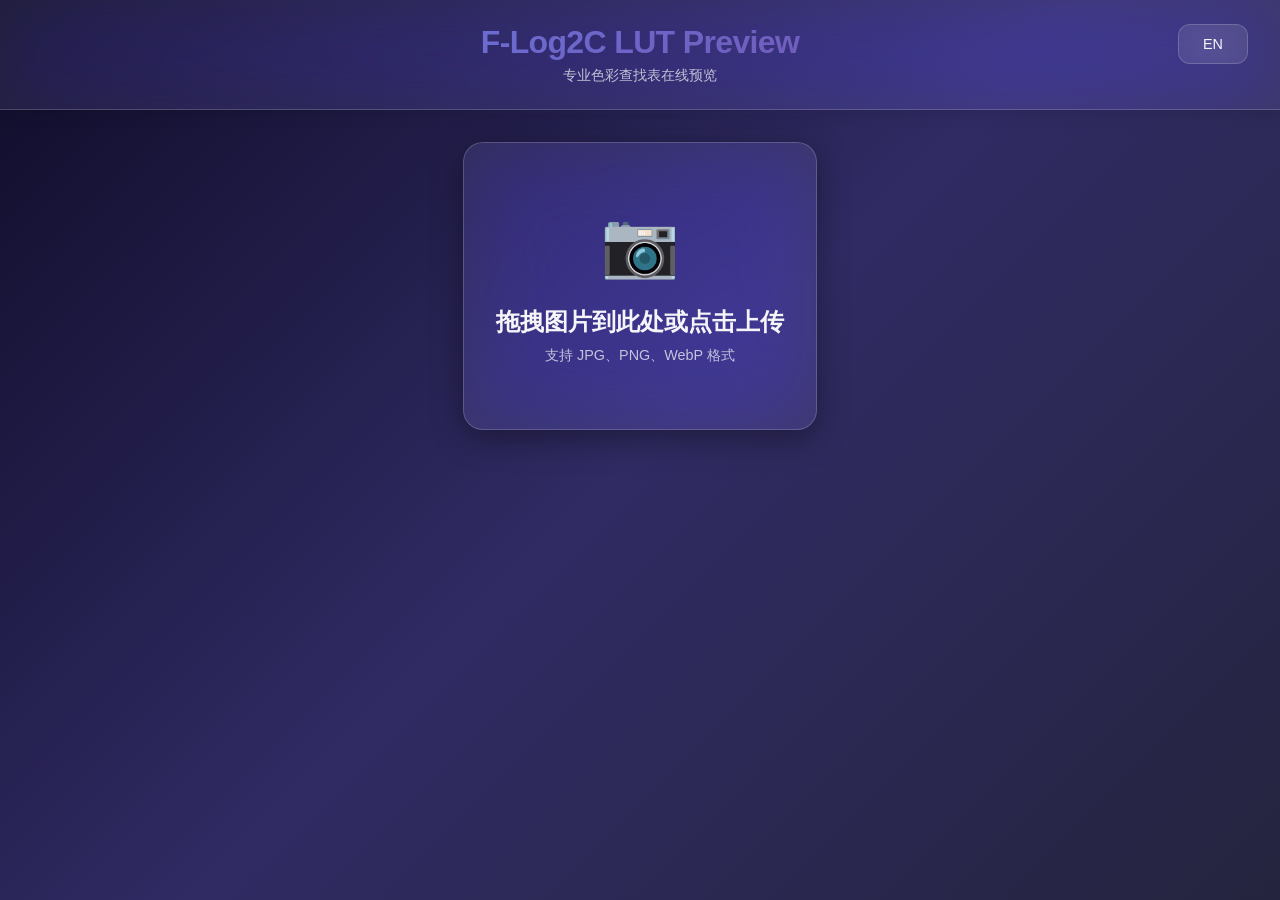
==== index.html @ 799911c7 "First publish" ====
<!DOCTYPE html>
<html lang="zh">
<head>
    <meta charset="UTF-8">
    <meta name="viewport" content="width=device-width, initial-scale=1.0, maximum-scale=1.0, user-scalable=no">
    <title data-i18n="title">F-Log2C LUT Preview</title>
    <link rel="stylesheet" href="css/style.css">
</head>
<body>
    <div class="app-container">
        <header class="glass-header">
            <div class="header-content">
                <h1 class="logo-title" data-i18n="title">F-Log2C LUT Preview</h1>
                <p class="subtitle" data-i18n="subtitle">专业色彩查找表在线预览</p>
            </div>
            <button id="lang-toggle" class="glass-button lang-toggle">EN</button>
        </header>

        <div id="upload-area" class="upload-area glass-panel">
            <div class="upload-content">
                <div class="upload-icon">📷</div>
                <h2 data-i18n="dragDrop">拖拽图片到此处或点击上传</h2>
                <p data-i18n="supportedFormats">支持 JPG、PNG、WebP 格式</p>
            </div>
            <input type="file" id="upload-input" accept="image/*" hidden>
        </div>

        <div id="workspace" class="workspace" style="display: none;">
            <div class="preview-section">
                <div class="canvas-container glass-panel">
                    <canvas id="preview-canvas"></canvas>
                    <div id="glass-overlay" class="glass-overlay"></div>
                </div>
            </div>

            <aside class="control-panel glass-panel">
                <div class="control-group">
                    <label class="control-label" data-i18n="selectLUT">选择胶片风格</label>
                    <div class="lut-dropdown glass-dropdown" id="lut-dropdown">
                        <span id="current-lut-name" data-i18n="noLutSelected">请选择风格</span>
                        <svg class="dropdown-icon" width="12" height="12" viewBox="0 0 12 12">
                            <path d="M2 4l4 4 4-4" stroke="currentColor" stroke-width="1.5" fill="none"/>
                        </svg>
                    </div>
                    <div id="lut-menu" class="lut-menu glass-menu" style="display: none;"></div>
                </div>

                <div class="lut-swiper-wrapper">
                    <div id="lut-swiper" class="lut-swiper"></div>
                </div>

                <div class="control-group">
                    <label class="control-label" data-i18n="adjustments">调整参数</label>
                    
                    <div class="slider-group">
                        <div class="slider-header">
                            <span data-i18n="intensity">LUT 强度</span>
                            <span class="slider-value"><span id="intensity-value">100</span>%</span>
                        </div>
                        <input type="range" id="intensity-slider" class="glass-slider" min="0" max="1" step="0.01" value="1">
                    </div>

                    <div class="slider-group">
                        <div class="slider-header">
                            <span data-i18n="contrast">对比度</span>
                            <span class="slider-value"><span id="contrast-value">100</span>%</span>
                        </div>
                        <input type="range" id="contrast-slider" class="glass-slider" min="0.5" max="1.5" step="0.01" value="1">
                    </div>

                    <div class="slider-group">
                        <div class="slider-header">
                            <span data-i18n="saturation">饱和度</span>
                            <span class="slider-value"><span id="saturation-value">100</span>%</span>
                        </div>
                        <input type="range" id="saturation-slider" class="glass-slider" min="0" max="2" step="0.01" value="1">
                    </div>
                </div>

                <div class="control-group button-group">
                    <button id="reset-btn" class="glass-button btn-secondary" data-i18n="reset">重置</button>
                    <button id="download-btn" class="glass-button btn-primary" data-i18n="download">下载图片</button>
                </div>
            </aside>
        </div>
    </div>

    <div id="loading" class="loading" style="display: none;">
        <div class="glass-spinner"></div>
        <p class="loading-text" data-i18n="processing">处理中...</p>
    </div>

    <script src="js/lut-engine.js"></script>
    <script src="js/i18n.js"></script>
    <script src="js/main.js"></script>
</body>
</html>
---- css/style.css ----
:root {
    --glass-bg: rgba(255, 255, 255, 0.08);
    --glass-border: rgba(255, 255, 255, 0.18);
    --glass-shadow: 0 8px 32px rgba(0, 0, 0, 0.37);
    --primary-gradient: linear-gradient(135deg, #667eea 0%, #764ba2 100%);
    --text-primary: rgba(255, 255, 255, 0.95);
    --text-secondary: rgba(255, 255, 255, 0.7);
    --accent-blue: #5E9EFF;
    --transition-smooth: all 0.4s cubic-bezier(0.4, 0, 0.2, 1);
}

* {
    margin: 0;
    padding: 0;
    box-sizing: border-box;
}

body {
    font-family: -apple-system, BlinkMacSystemFont, 'SF Pro Display', 'PingFang SC', 'Hiragino Sans GB', sans-serif;
    background: linear-gradient(135deg, #0F0C29 0%, #302b63 50%, #24243e 100%);
    color: var(--text-primary);
    min-height: 100vh;
    overflow-x: hidden;
    -webkit-font-smoothing: antialiased;
}

.app-container {
    min-height: 100vh;
    display: flex;
    flex-direction: column;
}

.glass-header {
    position: sticky;
    top: 0;
    z-index: 100;
    padding: 1.5rem 2rem;
    background: var(--glass-bg);
    backdrop-filter: blur(40px) saturate(180%);
    -webkit-backdrop-filter: blur(40px) saturate(180%);
    border-bottom: 1px solid var(--glass-border);
    box-shadow: 0 4px 16px rgba(0, 0, 0, 0.1);
}

.header-content {
    text-align: center;
}

.logo-title {
    font-size: 2rem;
    font-weight: 600;
    background: var(--primary-gradient);
    -webkit-background-clip: text;
    -webkit-text-fill-color: transparent;
    background-clip: text;
    letter-spacing: -0.02em;
    margin-bottom: 0.3rem;
}

.subtitle {
    font-size: 0.9rem;
    color: var(--text-secondary);
    font-weight: 400;
}

.lang-toggle {
    position: absolute;
    top: 1.5rem;
    right: 2rem;
}

.glass-panel {
    background: var(--glass-bg);
    backdrop-filter: blur(40px) saturate(180%);
    -webkit-backdrop-filter: blur(40px) saturate(180%);
    border: 1px solid var(--glass-border);
    border-radius: 20px;
    box-shadow: var(--glass-shadow);
}

.glass-button {
    padding: 0.7rem 1.5rem;
    background: var(--glass-bg);
    backdrop-filter: blur(20px);
    border: 1px solid var(--glass-border);
    border-radius: 12px;
    color: var(--text-primary);
    font-size: 0.9rem;
    font-weight: 500;
    cursor: pointer;
    transition: var(--transition-smooth);
    outline: none;
}

.glass-button:hover {
    background: rgba(255, 255, 255, 0.15);
    border-color: rgba(255, 255, 255, 0.3);
    transform: translateY(-2px);
    box-shadow: 0 8px 20px rgba(0, 0, 0, 0.3);
}

.glass-button:active {
    transform: translateY(0);
}

.upload-area {
    margin: 2rem auto;
    max-width: 700px;
    padding: 4rem 2rem;
    text-align: center;
    cursor: pointer;
    transition: var(--transition-smooth);
}

.upload-area:hover {
    background: rgba(255, 255, 255, 0.12);
    transform: scale(1.02);
}

.upload-icon {
    font-size: 4rem;
    margin-bottom: 1.5rem;
    animation: float 3s ease-in-out infinite;
}

@keyframes float {
    0%, 100% { transform: translateY(0); }
    50% { transform: translateY(-10px); }
}

.upload-area h2 {
    font-size: 1.5rem;
    font-weight: 600;
    margin-bottom: 0.5rem;
}

.upload-area p {
    color: var(--text-secondary);
    font-size: 0.9rem;
}

.workspace {
    display: grid;
    grid-template-columns: 1fr 380px;
    gap: 1.5rem;
    padding: 1.5rem;
    flex: 1;
}

.preview-section {
    display: flex;
    align-items: center;
    justify-content: center;
}

.canvas-container {
    position: relative;
    padding: 1.5rem;
    width: 100%;
    max-width: 100%;
    overflow: hidden;
}

#preview-canvas {
    display: block;
    max-width: 100%;
    height: auto;
    border-radius: 12px;
    box-shadow: 0 8px 32px rgba(0, 0, 0, 0.3);
}

.glass-overlay {
    position: absolute;
    top: 0;
    left: 0;
    right: 0;
    bottom: 0;
    background: linear-gradient(135deg, rgba(255, 255, 255, 0.1) 0%, rgba(255, 255, 255, 0.05) 100%);
    backdrop-filter: blur(0px);
    border-radius: 20px;
    opacity: 0;
    pointer-events: none;
    transition: opacity 0.6s cubic-bezier(0.4, 0, 0.2, 1), backdrop-filter 0.6s cubic-bezier(0.4, 0, 0.2, 1);
}

.glass-overlay.active {
    opacity: 1;
    backdrop-filter: blur(20px);
}

.control-panel {
    padding: 1.5rem;
    display: flex;
    flex-direction: column;
    gap: 1.5rem;
    max-height: calc(100vh - 120px);
    overflow-y: auto;
    position: sticky;
    top: 100px;
}

.control-panel::-webkit-scrollbar {
    width: 6px;
}

.control-panel::-webkit-scrollbar-track {
    background: rgba(255, 255, 255, 0.05);
    border-radius: 10px;
}

.control-panel::-webkit-scrollbar-thumb {
    background: rgba(255, 255, 255, 0.2);
    border-radius: 10px;
}

.control-group {
    display: flex;
    flex-direction: column;
    gap: 0.8rem;
}

.control-label {
    font-size: 0.85rem;
    font-weight: 600;
    color: var(--text-secondary);
    text-transform: uppercase;
    letter-spacing: 0.05em;
}

.glass-dropdown {
    position: relative;
    display: flex;
    align-items: center;
    justify-content: space-between;
    padding: 1rem 1.2rem;
    background: var(--glass-bg);
    backdrop-filter: blur(20px);
    border: 1px solid var(--glass-border);
    border-radius: 12px;
    cursor: pointer;
    transition: var(--transition-smooth);
}

.glass-dropdown:hover {
    background: rgba(255, 255, 255, 0.12);
}

.dropdown-icon {
    transition: transform 0.3s ease;
}

.glass-dropdown.open .dropdown-icon {
    transform: rotate(180deg);
}

.glass-menu {
    position: absolute;
    top: calc(100% + 0.5rem);
    left: 0;
    right: 0;
    max-height: 300px;
    overflow-y: auto;
    padding: 0.5rem;
    z-index: 50;
    animation: slideDown 0.3s cubic-bezier(0.4, 0, 0.2, 1);
}

@keyframes slideDown {
    from {
        opacity: 0;
        transform: translateY(-10px);
    }
    to {
        opacity: 1;
        transform: translateY(0);
    }
}

.lut-menu-item {
    padding: 0.9rem 1rem;
    margin-bottom: 0.3rem;
    background: rgba(255, 255, 255, 0.05);
    border: 1px solid transparent;
    border-radius: 10px;
    cursor: pointer;
    transition: var(--transition-smooth);
}

.lut-menu-item:hover {
    background: rgba(255, 255, 255, 0.12);
    border-color: rgba(255, 255, 255, 0.2);
}

.lut-menu-item.active {
    background: var(--primary-gradient);
    border-color: transparent;
}

.lut-menu-item-name {
    font-size: 0.95rem;
    font-weight: 600;
    margin-bottom: 0.2rem;
}

.lut-menu-item-desc {
    font-size: 0.8rem;
    color: var(--text-secondary);
}

.lut-swiper-wrapper {
    overflow: hidden;
}

.lut-swiper {
    display: flex;
    gap: 0.8rem;
    overflow-x: auto;
    overflow-y: hidden;
    scroll-snap-type: x mandatory;
    scrollbar-width: none;
    -ms-overflow-style: none;
    padding: 0.5rem 0;
}

.lut-swiper::-webkit-scrollbar {
    display: none;
}

.lut-swipe-card {
    flex: 0 0 140px;
    scroll-snap-align: start;
    padding: 1rem;
    background: rgba(255, 255, 255, 0.05);
    backdrop-filter: blur(10px);
    border: 1px solid transparent;
    border-radius: 12px;
    cursor: pointer;
    transition: var(--transition-smooth);
    text-align: center;
}

.lut-swipe-card:hover {
    background: rgba(255, 255, 255, 0.1);
    transform: translateY(-4px);
    box-shadow: 0 8px 20px rgba(0, 0, 0, 0.3);
}

.lut-swipe-card.active {
    background: var(--primary-gradient);
    border-color: transparent;
}

.lut-swipe-card-name {
    font-size: 0.9rem;
    font-weight: 600;
    margin-bottom: 0.3rem;
}

.lut-swipe-card-desc {
    font-size: 0.75rem;
    color: var(--text-secondary);
    line-height: 1.3;
}

.slider-group {
    margin-bottom: 1.2rem;
}

.slider-header {
    display: flex;
    justify-content: space-between;
    align-items: center;
    margin-bottom: 0.6rem;
    font-size: 0.9rem;
}

.slider-value {
    font-weight: 600;
    color: var(--accent-blue);
}

.glass-slider {
    width: 100%;
    height: 4px;
    background: rgba(255, 255, 255, 0.1);
    border-radius: 10px;
    outline: none;
    -webkit-appearance: none;
    cursor: pointer;
}

.glass-slider::-webkit-slider-thumb {
    -webkit-appearance: none;
    appearance: none;
    width: 18px;
    height: 18px;
    background: var(--primary-gradient);
    border-radius: 50%;
    cursor: pointer;
    box-shadow: 0 2px 8px rgba(0, 0, 0, 0.3);
    transition: var(--transition-smooth);
}

.glass-slider::-webkit-slider-thumb:hover {
    transform: scale(1.2);
    box-shadow: 0 4px 12px rgba(102, 126, 234, 0.6);
}

.glass-slider::-moz-range-thumb {
    width: 18px;
    height: 18px;
    background: var(--primary-gradient);
    border-radius: 50%;
    cursor: pointer;
    border: none;
    box-shadow: 0 2px 8px rgba(0, 0, 0, 0.3);
    transition: var(--transition-smooth);
}

.glass-slider::-moz-range-thumb:hover {
    transform: scale(1.2);
    box-shadow: 0 4px 12px rgba(102, 126, 234, 0.6);
}

.button-group {
    display: flex;
    gap: 0.8rem;
}

.btn-primary {
    flex: 1;
    background: var(--primary-gradient);
    border: none;
    box-shadow: 0 4px 16px rgba(102, 126, 234, 0.4);
}

.btn-primary:hover {
    box-shadow: 0 6px 24px rgba(102, 126, 234, 0.6);
}

.btn-secondary {
    flex: 1;
}

.loading {
    position: fixed;
    top: 0;
    left: 0;
    right: 0;
    bottom: 0;
    background: rgba(15, 12, 41, 0.95);
    backdrop-filter: blur(20px);
    display: flex;
    flex-direction: column;
    justify-content: center;
    align-items: center;
    z-index: 9999;
}

.glass-spinner {
    width: 50px;
    height: 50px;
    border: 3px solid rgba(255, 255, 255, 0.1);
    border-top: 3px solid var(--accent-blue);
    border-radius: 50%;
    animation: spin 1s linear infinite;
}

@keyframes spin {
    0% { transform: rotate(0deg); }
    100% { transform: rotate(360deg); }
}

.loading-text {
    margin-top: 1.5rem;
    font-size: 1rem;
    color: var(--text-secondary);
}

@media (max-width: 1024px) {
    .workspace {
        grid-template-columns: 1fr;
        grid-template-rows: auto 1fr;
    }
    
    .control-panel {
        position: static;
        max-height: none;
        order: -1;
    }
}

@media (max-width: 768px) {
    .logo-title {
        font-size: 1.5rem;
    }
    
    .workspace {
        padding: 1rem;
        gap: 1rem;
    }
    
    .control-panel {
        padding: 1rem;
    }
    
    .lang-toggle {
        top: 1rem;
        right: 1rem;
        padding: 0.5rem 1rem;
        font-size: 0.85rem;
    }
}
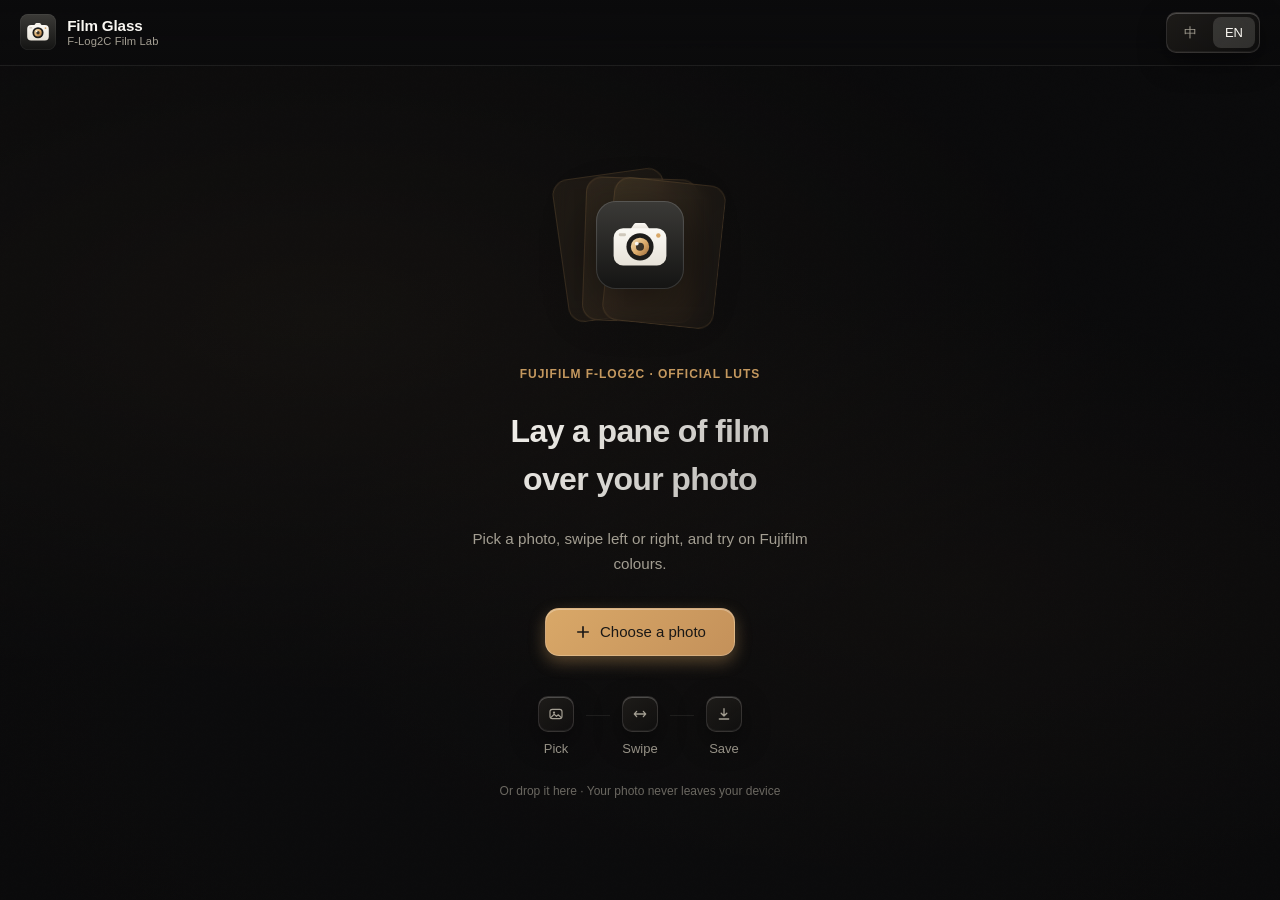
==== commit 0dad0d45: "Complete Apple liquid-glass redesign with swipe film pane & secondary style menu" ====
--- a/index.html
+++ b/index.html
@@ -1,97 +1,240 @@
 <!DOCTYPE html>
-<html lang="zh">
+<html lang="zh-CN">
 <head>
     <meta charset="UTF-8">
-    <meta name="viewport" content="width=device-width, initial-scale=1.0, maximum-scale=1.0, user-scalable=no">
-    <title data-i18n="title">F-Log2C LUT Preview</title>
+    <meta name="viewport" content="width=device-width, initial-scale=1, viewport-fit=cover">
+    <meta name="theme-color" content="#0b0b0c">
+    <meta name="apple-mobile-web-app-capable" content="yes">
+    <meta name="apple-mobile-web-app-status-bar-style" content="black-translucent">
+    <title>Film Glass · F-Log2C</title>
+    <link rel="icon" href="assets/app-icon.svg" type="image/svg+xml">
+    <link rel="apple-touch-icon" href="assets/app-icon.svg">
     <link rel="stylesheet" href="css/style.css">
 </head>
-<body>
-    <div class="app-container">
-        <header class="glass-header">
-            <div class="header-content">
-                <h1 class="logo-title" data-i18n="title">F-Log2C LUT Preview</h1>
-                <p class="subtitle" data-i18n="subtitle">专业色彩查找表在线预览</p>
-            </div>
-            <button id="lang-toggle" class="glass-button lang-toggle">EN</button>
-        </header>
-
-        <div id="upload-area" class="upload-area glass-panel">
-            <div class="upload-content">
-                <div class="upload-icon">📷</div>
-                <h2 data-i18n="dragDrop">拖拽图片到此处或点击上传</h2>
-                <p data-i18n="supportedFormats">支持 JPG、PNG、WebP 格式</p>
-            </div>
-            <input type="file" id="upload-input" accept="image/*" hidden>
+<body class="is-empty">
+    <svg width="0" height="0" style="position:absolute" aria-hidden="true">
+        <defs>
+            <linearGradient id="tile-grad" x1="0" y1="0" x2="0" y2="1">
+                <stop offset="0" stop-color="#3b3a37"/>
+                <stop offset="1" stop-color="#141413"/>
+            </linearGradient>
+            <linearGradient id="lens-grad" x1="0" y1="0" x2="1" y2="1">
+                <stop offset="0" stop-color="#f6e2b8"/>
+                <stop offset="0.55" stop-color="#d9a868"/>
+                <stop offset="1" stop-color="#9c6a3a"/>
+            </linearGradient>
+            <linearGradient id="body-grad" x1="0" y1="0" x2="0" y2="1">
+                <stop offset="0" stop-color="#fbf9f4"/>
+                <stop offset="1" stop-color="#e7e2d8"/>
+            </linearGradient>
+        </defs>
+        <symbol id="app-icon" viewBox="0 0 120 120">
+            <rect width="120" height="120" rx="27" fill="url(#tile-grad)"/>
+            <rect x="0.75" y="0.75" width="118.5" height="118.5" rx="26.3" fill="none" stroke="rgba(255,255,255,0.14)" stroke-width="1.5"/>
+            <path d="M47 38.5 51.6 31.8c.8-1.2 2.1-1.8 3.5-1.8h9.8c1.4 0 2.7.7 3.5 1.8L73 38.5Z" fill="url(#body-grad)"/>
+            <rect x="24" y="37" width="72" height="51" rx="13" fill="url(#body-grad)"/>
+            <circle cx="60" cy="62.5" r="18.5" fill="#1d1c1a"/>
+            <circle cx="60" cy="62.5" r="12.5" fill="url(#lens-grad)"/>
+            <circle cx="60" cy="62.5" r="5.5" fill="#1d1c1a" opacity="0.85"/>
+            <circle cx="55.6" cy="58" r="2.6" fill="#fff" opacity="0.9"/>
+            <circle cx="85" cy="47" r="3" fill="#d9a868"/>
+            <rect x="31" y="44" width="10" height="4" rx="2" fill="#cfc8bb"/>
+        </symbol>
+        <symbol id="i-plus" viewBox="0 0 24 24"><path d="M12 5v14M5 12h14" fill="none" stroke="currentColor" stroke-width="2.2" stroke-linecap="round"/></symbol>
+        <symbol id="i-photo" viewBox="0 0 24 24"><rect x="3" y="5" width="18" height="14" rx="3.5" fill="none" stroke="currentColor" stroke-width="1.8"/><circle cx="9" cy="10" r="1.7" fill="currentColor"/><path d="m4.5 17 4.8-4.6 3.4 3.1 2.6-2.3 4.2 3.8" fill="none" stroke="currentColor" stroke-width="1.8" stroke-linejoin="round" stroke-linecap="round"/></symbol>
+        <symbol id="i-swipe" viewBox="0 0 24 24"><path d="M7 8 3.5 12 7 16M17 8l3.5 4-3.5 4M4 12h16" fill="none" stroke="currentColor" stroke-width="1.9" stroke-linecap="round" stroke-linejoin="round"/></symbol>
+        <symbol id="i-save" viewBox="0 0 24 24"><path d="M12 4v11m0 0-4.2-4.2M12 15l4.2-4.2M5 19.5h14" fill="none" stroke="currentColor" stroke-width="2" stroke-linecap="round" stroke-linejoin="round"/></symbol>
+        <symbol id="i-sliders" viewBox="0 0 24 24"><path d="M5 7h9m4 0h1M5 17h1m4 0h9" fill="none" stroke="currentColor" stroke-width="1.9" stroke-linecap="round"/><circle cx="16" cy="7" r="2.3" fill="none" stroke="currentColor" stroke-width="1.9"/><circle cx="8" cy="17" r="2.3" fill="none" stroke="currentColor" stroke-width="1.9"/></symbol>
+        <symbol id="i-compare" viewBox="0 0 24 24"><circle cx="12" cy="12" r="8" fill="none" stroke="currentColor" stroke-width="1.9"/><path d="M12 4a8 8 0 0 1 0 16Z" fill="currentColor"/></symbol>
+        <symbol id="i-chevron-up" viewBox="0 0 24 24"><path d="m7 14 5-5 5 5" fill="none" stroke="currentColor" stroke-width="2" stroke-linecap="round" stroke-linejoin="round"/></symbol>
+        <symbol id="i-left" viewBox="0 0 24 24"><path d="m14.5 6-6 6 6 6" fill="none" stroke="currentColor" stroke-width="2.2" stroke-linecap="round" stroke-linejoin="round"/></symbol>
+        <symbol id="i-right" viewBox="0 0 24 24"><path d="m9.5 6 6 6-6 6" fill="none" stroke="currentColor" stroke-width="2.2" stroke-linecap="round" stroke-linejoin="round"/></symbol>
+        <symbol id="i-close" viewBox="0 0 24 24"><path d="m7 7 10 10M17 7 7 17" fill="none" stroke="currentColor" stroke-width="2" stroke-linecap="round"/></symbol>
+        <symbol id="i-check" viewBox="0 0 24 24"><path d="m6 12.5 4 4 8-9" fill="none" stroke="currentColor" stroke-width="2.4" stroke-linecap="round" stroke-linejoin="round"/></symbol>
+        <symbol id="i-strength" viewBox="0 0 24 24"><rect x="4" y="6" width="11" height="12" rx="2.5" fill="none" stroke="currentColor" stroke-width="1.8"/><rect x="9" y="4" width="11" height="12" rx="2.5" fill="currentColor" opacity="0.45"/></symbol>
+        <symbol id="i-contrast" viewBox="0 0 24 24"><circle cx="12" cy="12" r="8" fill="none" stroke="currentColor" stroke-width="1.8"/><path d="M12 4v16a8 8 0 0 0 0-16Z" fill="currentColor"/></symbol>
+        <symbol id="i-colour" viewBox="0 0 24 24"><path d="M12 3.5c3.2 4 5.5 7 5.5 10a5.5 5.5 0 0 1-11 0c0-3 2.3-6 5.5-10Z" fill="none" stroke="currentColor" stroke-width="1.8" stroke-linejoin="round"/><path d="M9 14a3 3 0 0 0 3 3" fill="none" stroke="currentColor" stroke-width="1.8" stroke-linecap="round"/></symbol>
+        <symbol id="i-reset" viewBox="0 0 24 24"><path d="M5 12a7 7 0 1 0 2.1-5M5 4.5V8h3.5" fill="none" stroke="currentColor" stroke-width="1.9" stroke-linecap="round" stroke-linejoin="round"/></symbol>
+    </svg>
+
+    <div class="ambient" aria-hidden="true">
+        <div class="aurora"></div>
+        <canvas id="ambient-canvas" width="48" height="32"></canvas>
+        <div class="grain"></div>
+    </div>
+
+    <header class="topbar">
+        <a class="brand" href="./" aria-label="Film Glass">
+            <svg class="brand-icon"><use href="#app-icon"/></svg>
+            <span class="brand-text">
+                <strong>Film Glass</strong>
+                <span data-i18n="brandSub">F-Log2C 胶片实验室</span>
+            </span>
+        </a>
+        <div class="top-actions">
+            <button id="new-photo-btn" class="glass glass-btn compact" type="button" hidden>
+                <svg class="icon"><use href="#i-photo"/></svg>
+                <span data-i18n="newPhoto">换照片</span>
+            </button>
+            <div class="glass segmented lang-switch" role="group" data-i18n-aria="language">
+                <span class="seg-thumb"></span>
+                <button type="button" data-lang="zh">中</button>
+                <button type="button" data-lang="en">EN</button>
+            </div>
         </div>
-
-        <div id="workspace" class="workspace" style="display: none;">
-            <div class="preview-section">
-                <div class="canvas-container glass-panel">
-                    <canvas id="preview-canvas"></canvas>
-                    <div id="glass-overlay" class="glass-overlay"></div>
-                </div>
-            </div>
-
-            <aside class="control-panel glass-panel">
-                <div class="control-group">
-                    <label class="control-label" data-i18n="selectLUT">选择胶片风格</label>
-                    <div class="lut-dropdown glass-dropdown" id="lut-dropdown">
-                        <span id="current-lut-name" data-i18n="noLutSelected">请选择风格</span>
-                        <svg class="dropdown-icon" width="12" height="12" viewBox="0 0 12 12">
-                            <path d="M2 4l4 4 4-4" stroke="currentColor" stroke-width="1.5" fill="none"/>
-                        </svg>
-                    </div>
-                    <div id="lut-menu" class="lut-menu glass-menu" style="display: none;"></div>
-                </div>
-
-                <div class="lut-swiper-wrapper">
-                    <div id="lut-swiper" class="lut-swiper"></div>
-                </div>
-
-                <div class="control-group">
-                    <label class="control-label" data-i18n="adjustments">调整参数</label>
-                    
-                    <div class="slider-group">
-                        <div class="slider-header">
-                            <span data-i18n="intensity">LUT 强度</span>
-                            <span class="slider-value"><span id="intensity-value">100</span>%</span>
-                        </div>
-                        <input type="range" id="intensity-slider" class="glass-slider" min="0" max="1" step="0.01" value="1">
-                    </div>
-
-                    <div class="slider-group">
-                        <div class="slider-header">
-                            <span data-i18n="contrast">对比度</span>
-                            <span class="slider-value"><span id="contrast-value">100</span>%</span>
-                        </div>
-                        <input type="range" id="contrast-slider" class="glass-slider" min="0.5" max="1.5" step="0.01" value="1">
-                    </div>
-
-                    <div class="slider-group">
-                        <div class="slider-header">
-                            <span data-i18n="saturation">饱和度</span>
-                            <span class="slider-value"><span id="saturation-value">100</span>%</span>
-                        </div>
-                        <input type="range" id="saturation-slider" class="glass-slider" min="0" max="2" step="0.01" value="1">
-                    </div>
-                </div>
-
-                <div class="control-group button-group">
-                    <button id="reset-btn" class="glass-button btn-secondary" data-i18n="reset">重置</button>
-                    <button id="download-btn" class="glass-button btn-primary" data-i18n="download">下载图片</button>
-                </div>
+    </header>
+
+    <main class="main">
+        <section id="welcome" class="welcome">
+            <div class="hero-art" aria-hidden="true">
+                <div class="hero-pane pane-1"></div>
+                <div class="hero-pane pane-2"></div>
+                <div class="hero-pane pane-3"></div>
+                <svg class="hero-icon"><use href="#app-icon"/></svg>
+            </div>
+            <p class="eyebrow" data-i18n="heroEyebrow">FUJIFILM F-Log2C · 官方 LUT</p>
+            <h1 data-i18n="heroTitle">给照片盖上一层胶片玻璃</h1>
+            <p class="hero-sub" data-i18n="heroSub">选一张照片，左右滑一滑，就能换上富士胶片的颜色。</p>
+            <label for="file-input" class="glass-btn primary hero-btn" tabindex="0" role="button">
+                <svg class="icon"><use href="#i-plus"/></svg>
+                <span data-i18n="choosePhoto">选择照片</span>
+            </label>
+            <ol class="steps">
+                <li><span class="glass step-icon"><svg class="icon"><use href="#i-photo"/></svg></span><span data-i18n="step1">选照片</span></li>
+                <li class="step-line" aria-hidden="true"></li>
+                <li><span class="glass step-icon"><svg class="icon"><use href="#i-swipe"/></svg></span><span data-i18n="step2">左右滑</span></li>
+                <li class="step-line" aria-hidden="true"></li>
+                <li><span class="glass step-icon"><svg class="icon"><use href="#i-save"/></svg></span><span data-i18n="step3">保存</span></li>
+            </ol>
+            <p class="hint" data-i18n="dropHint">也可以把照片拖进来 · 照片只在你的设备上处理，不会上传</p>
+            <input type="file" id="file-input" accept="image/*" hidden>
+        </section>
+
+        <section id="studio" class="studio" hidden>
+            <div class="stage" id="stage">
+                <div class="canvas-wrap" id="canvas-wrap">
+                    <canvas id="gl-canvas"></canvas>
+                    <div class="photo-rim" aria-hidden="true"></div>
+                    <div class="pane-label glass" id="pane-label" aria-hidden="true">
+                        <span class="pane-cat" id="pane-cat"></span>
+                        <strong class="pane-name" id="pane-name"></strong>
+                        <span class="pane-progress" id="pane-progress"></span>
+                    </div>
+                    <div class="swipe-hint glass" id="swipe-hint" hidden>
+                        <span class="hint-hand"></span>
+                        <span data-i18n="swipeHint">左右滑动，换一块胶片</span>
+                    </div>
+                    <div class="compare-badge glass" id="compare-badge" data-i18n="original">原图</div>
+                </div>
+                <button class="glass nav-arrow prev" id="prev-btn" type="button" data-i18n-aria="prev"><svg class="icon"><use href="#i-left"/></svg></button>
+                <button class="glass nav-arrow next" id="next-btn" type="button" data-i18n-aria="next"><svg class="icon"><use href="#i-right"/></svg></button>
+                <div class="glass page-dots" id="page-dots" aria-hidden="true"></div>
+            </div>
+
+            <aside class="inspector glass" id="inspector">
+                <div class="inspector-head">
+                    <h2 data-i18n="adjust">调整</h2>
+                    <button class="glass-btn ghost compact" id="reset-btn" type="button">
+                        <svg class="icon"><use href="#i-reset"/></svg>
+                        <span data-i18n="reset">恢复默认</span>
+                    </button>
+                </div>
+
+                <div class="control source-control">
+                    <span class="control-label" data-i18n="source">照片类型</span>
+                    <div class="glass segmented source-switch" role="group">
+                        <span class="seg-thumb"></span>
+                        <button type="button" data-source="photo" data-i18n="sourcePhoto">普通照片</button>
+                        <button type="button" data-source="log" data-i18n="sourceLog">Log 素材</button>
+                    </div>
+                </div>
+
+                <div class="control slider-control" data-param="intensity">
+                    <div class="slider-head">
+                        <svg class="icon"><use href="#i-strength"/></svg>
+                        <span data-i18n="intensity">效果强度</span>
+                        <output id="intensity-value">100</output>
+                    </div>
+                    <input class="liquid-range" type="range" id="intensity-slider" min="0" max="100" step="1" value="100" data-default="100">
+                </div>
+
+                <div class="control slider-control" data-param="contrast">
+                    <div class="slider-head">
+                        <svg class="icon"><use href="#i-contrast"/></svg>
+                        <span data-i18n="contrast">明暗对比</span>
+                        <output id="contrast-value">0</output>
+                    </div>
+                    <input class="liquid-range bipolar" type="range" id="contrast-slider" min="-50" max="50" step="1" value="0" data-default="0">
+                </div>
+
+                <div class="control slider-control" data-param="saturation">
+                    <div class="slider-head">
+                        <svg class="icon"><use href="#i-colour"/></svg>
+                        <span data-i18n="saturation">色彩浓度</span>
+                        <output id="saturation-value">0</output>
+                    </div>
+                    <input class="liquid-range bipolar" type="range" id="saturation-slider" min="-100" max="100" step="1" value="0" data-default="0">
+                </div>
+
+                <p class="note" data-i18n="note">预览为近似效果</p>
             </aside>
+
+            <nav class="dock glass" id="dock">
+                <button class="style-pill" id="style-btn" type="button" aria-haspopup="dialog" aria-expanded="false">
+                    <canvas class="style-chip" id="style-chip" width="72" height="72"></canvas>
+                    <span class="style-text">
+                        <small data-i18n="filmStyle">胶片风格</small>
+                        <strong id="style-name">原图</strong>
+                    </span>
+                    <svg class="icon chevron"><use href="#i-chevron-up"/></svg>
+                </button>
+                <div class="dock-actions">
+                    <button class="glass-btn icon-only adjust-toggle" id="adjust-btn" type="button" aria-pressed="false">
+                        <svg class="icon"><use href="#i-sliders"/></svg>
+                        <span data-i18n="adjust">调整</span>
+                    </button>
+                    <button class="glass-btn icon-only" id="compare-btn" type="button">
+                        <svg class="icon"><use href="#i-compare"/></svg>
+                        <span class="label-long" data-i18n="compare">按住看原图</span>
+                        <span class="label-short" data-i18n="compareShort">原图</span>
+                    </button>
+                    <button class="glass-btn primary" id="download-btn" type="button">
+                        <svg class="icon"><use href="#i-save"/></svg>
+                        <span data-i18n="save">保存</span>
+                    </button>
+                </div>
+            </nav>
+
+            <div class="menu-scrim" id="menu-scrim" hidden></div>
+            <div class="style-menu glass" id="style-menu" role="dialog" aria-modal="true" hidden>
+                <div class="menu-grabber" aria-hidden="true"></div>
+                <div class="menu-head">
+                    <h2 data-i18n="chooseStyle">选择胶片风格</h2>
+                    <button class="glass-btn round" id="menu-close" type="button" data-i18n-aria="close"><svg class="icon"><use href="#i-close"/></svg></button>
+                </div>
+                <div class="glass segmented cat-tabs" id="cat-tabs" role="tablist">
+                    <span class="seg-thumb"></span>
+                </div>
+                <div class="style-list" id="style-list"></div>
+                <button class="menu-original" id="menu-original" type="button">
+                    <svg class="icon"><use href="#i-compare"/></svg>
+                    <span data-i18n="backToOriginal">回到原图</span>
+                </button>
+            </div>
+        </section>
+    </main>
+
+    <div class="drop-veil" id="drop-veil" hidden>
+        <div class="glass drop-card">
+            <svg class="icon"><use href="#i-photo"/></svg>
+            <span data-i18n="dropVeil">松手，放下照片</span>
         </div>
     </div>
 
-    <div id="loading" class="loading" style="display: none;">
-        <div class="glass-spinner"></div>
-        <p class="loading-text" data-i18n="processing">处理中...</p>
-    </div>
-
-    <script src="js/lut-engine.js"></script>
+    <div class="toast glass" id="toast" role="status" aria-live="polite"></div>
+
     <script src="js/i18n.js"></script>
+    <script src="js/renderer.js"></script>
     <script src="js/main.js"></script>
 </body>
 </html>
--- a/css/style.css
+++ b/css/style.css
@@ -1,12 +1,13 @@
 :root {
-    --glass-bg: rgba(255, 255, 255, 0.08);
-    --glass-border: rgba(255, 255, 255, 0.18);
-    --glass-shadow: 0 8px 32px rgba(0, 0, 0, 0.37);
-    --primary-gradient: linear-gradient(135deg, #667eea 0%, #764ba2 100%);
-    --text-primary: rgba(255, 255, 255, 0.95);
-    --text-secondary: rgba(255, 255, 255, 0.7);
-    --accent-blue: #5E9EFF;
-    --transition-smooth: all 0.4s cubic-bezier(0.4, 0, 0.2, 1);
+    --bg: #0b0b0c;
+    --ink: #f9f7f2;
+    --ink-dim: #a39e92;
+    --ink-dimmer: #6b6861;
+    --accent: #d9a868;
+    --hairline: rgba(249, 247, 242, 0.08);
+    --glass-bg: rgba(20, 18, 16, 0.65);
+    --glass-border: rgba(249, 247, 242, 0.12);
+    --glass-highlight: rgba(255, 255, 255, 0.18);
 }
 
 * {
@@ -15,499 +16,1156 @@
     box-sizing: border-box;
 }
 
+[hidden] {
+    display: none !important;
+}
+
+html, body {
+    width: 100%;
+    height: 100%;
+    height: 100dvh;
+    overflow: hidden;
+    font-family: -apple-system, BlinkMacSystemFont, "Segoe UI", Roboto, "Helvetica Neue", Arial, sans-serif;
+    background: var(--bg);
+    color: var(--ink);
+    line-height: 1.5;
+    -webkit-font-smoothing: antialiased;
+    -moz-osx-font-smoothing: grayscale;
+}
+
 body {
-    font-family: -apple-system, BlinkMacSystemFont, 'SF Pro Display', 'PingFang SC', 'Hiragino Sans GB', sans-serif;
-    background: linear-gradient(135deg, #0F0C29 0%, #302b63 50%, #24243e 100%);
-    color: var(--text-primary);
-    min-height: 100vh;
-    overflow-x: hidden;
-    -webkit-font-smoothing: antialiased;
-}
-
-.app-container {
-    min-height: 100vh;
-    display: flex;
-    flex-direction: column;
-}
-
-.glass-header {
-    position: sticky;
-    top: 0;
-    z-index: 100;
-    padding: 1.5rem 2rem;
-    background: var(--glass-bg);
-    backdrop-filter: blur(40px) saturate(180%);
-    -webkit-backdrop-filter: blur(40px) saturate(180%);
-    border-bottom: 1px solid var(--glass-border);
-    box-shadow: 0 4px 16px rgba(0, 0, 0, 0.1);
-}
-
-.header-content {
-    text-align: center;
-}
-
-.logo-title {
-    font-size: 2rem;
-    font-weight: 600;
-    background: var(--primary-gradient);
-    -webkit-background-clip: text;
-    -webkit-text-fill-color: transparent;
-    background-clip: text;
-    letter-spacing: -0.02em;
-    margin-bottom: 0.3rem;
-}
-
-.subtitle {
-    font-size: 0.9rem;
-    color: var(--text-secondary);
-    font-weight: 400;
-}
-
-.lang-toggle {
-    position: absolute;
-    top: 1.5rem;
-    right: 2rem;
-}
-
-.glass-panel {
-    background: var(--glass-bg);
-    backdrop-filter: blur(40px) saturate(180%);
-    -webkit-backdrop-filter: blur(40px) saturate(180%);
-    border: 1px solid var(--glass-border);
-    border-radius: 20px;
-    box-shadow: var(--glass-shadow);
-}
-
-.glass-button {
-    padding: 0.7rem 1.5rem;
-    background: var(--glass-bg);
-    backdrop-filter: blur(20px);
-    border: 1px solid var(--glass-border);
-    border-radius: 12px;
-    color: var(--text-primary);
-    font-size: 0.9rem;
-    font-weight: 500;
+    display: grid;
+    grid-template-rows: auto 1fr;
+}
+
+.main {
+    position: relative;
+    overflow: hidden;
+}
+
+button {
+    font: inherit;
+    background: none;
+    border: none;
     cursor: pointer;
-    transition: var(--transition-smooth);
-    outline: none;
-}
-
-.glass-button:hover {
-    background: rgba(255, 255, 255, 0.15);
-    border-color: rgba(255, 255, 255, 0.3);
-    transform: translateY(-2px);
-    box-shadow: 0 8px 20px rgba(0, 0, 0, 0.3);
-}
-
-.glass-button:active {
-    transform: translateY(0);
-}
-
-.upload-area {
-    margin: 2rem auto;
-    max-width: 700px;
-    padding: 4rem 2rem;
-    text-align: center;
-    cursor: pointer;
-    transition: var(--transition-smooth);
-}
-
-.upload-area:hover {
-    background: rgba(255, 255, 255, 0.12);
-    transform: scale(1.02);
-}
-
-.upload-icon {
-    font-size: 4rem;
-    margin-bottom: 1.5rem;
-    animation: float 3s ease-in-out infinite;
-}
-
-@keyframes float {
-    0%, 100% { transform: translateY(0); }
-    50% { transform: translateY(-10px); }
-}
-
-.upload-area h2 {
-    font-size: 1.5rem;
-    font-weight: 600;
-    margin-bottom: 0.5rem;
-}
-
-.upload-area p {
-    color: var(--text-secondary);
-    font-size: 0.9rem;
-}
-
-.workspace {
-    display: grid;
-    grid-template-columns: 1fr 380px;
-    gap: 1.5rem;
-    padding: 1.5rem;
-    flex: 1;
-}
-
-.preview-section {
-    display: flex;
-    align-items: center;
-    justify-content: center;
-}
-
-.canvas-container {
-    position: relative;
-    padding: 1.5rem;
-    width: 100%;
-    max-width: 100%;
-    overflow: hidden;
-}
-
-#preview-canvas {
-    display: block;
-    max-width: 100%;
-    height: auto;
-    border-radius: 12px;
-    box-shadow: 0 8px 32px rgba(0, 0, 0, 0.3);
-}
-
-.glass-overlay {
-    position: absolute;
-    top: 0;
-    left: 0;
-    right: 0;
-    bottom: 0;
-    background: linear-gradient(135deg, rgba(255, 255, 255, 0.1) 0%, rgba(255, 255, 255, 0.05) 100%);
-    backdrop-filter: blur(0px);
-    border-radius: 20px;
+    color: inherit;
+}
+
+input[type="file"] {
+    position: absolute;
+    width: 1px;
+    height: 1px;
     opacity: 0;
     pointer-events: none;
-    transition: opacity 0.6s cubic-bezier(0.4, 0, 0.2, 1), backdrop-filter 0.6s cubic-bezier(0.4, 0, 0.2, 1);
-}
-
-.glass-overlay.active {
-    opacity: 1;
-    backdrop-filter: blur(20px);
-}
-
-.control-panel {
-    padding: 1.5rem;
+}
+
+.ambient {
+    position: fixed;
+    inset: 0;
+    z-index: 0;
+    pointer-events: none;
+    transition: opacity 0.6s ease-out;
+}
+
+body:not(.is-empty) .ambient {
+    opacity: 0.15;
+}
+
+.aurora {
+    position: absolute;
+    inset: 0;
+    opacity: 0.35;
+    background: radial-gradient(ellipse 90% 60% at 25% 35%, rgba(217, 168, 104, 0.12), transparent 70%),
+                radial-gradient(ellipse 80% 50% at 75% 65%, rgba(156, 106, 58, 0.09), transparent 65%),
+                radial-gradient(ellipse 100% 70% at 50% 80%, rgba(91, 82, 72, 0.08), transparent 75%);
+    animation: drift 18s ease-in-out infinite;
+}
+
+@keyframes drift {
+    0%, 100% { transform: translate(0, 0) scale(1); }
+    33% { transform: translate(-2%, 3%) scale(1.02); }
+    66% { transform: translate(3%, -2%) scale(0.98); }
+}
+
+#ambient-canvas {
+    position: absolute;
+    inset: 0;
+    width: 100%;
+    height: 100%;
+    object-fit: cover;
+    filter: blur(80px) saturate(1.4);
+    opacity: 0.6;
+}
+
+.grain {
+    position: absolute;
+    inset: 0;
+    background-image: url('data:image/svg+xml,<svg xmlns="http://www.w3.org/2000/svg" width="200" height="200"><filter id="n"><feTurbulence baseFrequency="0.9" numOctaves="3"/></filter><rect width="200" height="200" filter="url(%23n)" opacity="0.35"/></svg>');
+    background-repeat: repeat;
+    opacity: 0.03;
+    pointer-events: none;
+}
+
+.topbar {
+    position: relative;
+    z-index: 100;
+    display: flex;
+    align-items: center;
+    justify-content: space-between;
+    padding: 0.75rem 1.25rem;
+    background: linear-gradient(180deg, rgba(11, 11, 12, 0.95), rgba(11, 11, 12, 0.75));
+    backdrop-filter: blur(20px) saturate(1.6);
+    border-bottom: 1px solid var(--hairline);
+}
+
+.brand {
+    display: flex;
+    align-items: center;
+    gap: 0.7rem;
+    text-decoration: none;
+    color: inherit;
+    transition: opacity 0.2s;
+}
+
+.brand:hover {
+    opacity: 0.75;
+}
+
+.brand-icon {
+    width: 2.25rem;
+    height: 2.25rem;
+    flex-shrink: 0;
+}
+
+.brand-text {
     display: flex;
     flex-direction: column;
-    gap: 1.5rem;
-    max-height: calc(100vh - 120px);
-    overflow-y: auto;
-    position: sticky;
-    top: 100px;
-}
-
-.control-panel::-webkit-scrollbar {
-    width: 6px;
-}
-
-.control-panel::-webkit-scrollbar-track {
-    background: rgba(255, 255, 255, 0.05);
-    border-radius: 10px;
-}
-
-.control-panel::-webkit-scrollbar-thumb {
-    background: rgba(255, 255, 255, 0.2);
-    border-radius: 10px;
-}
-
-.control-group {
-    display: flex;
-    flex-direction: column;
-    gap: 0.8rem;
-}
-
-.control-label {
-    font-size: 0.85rem;
-    font-weight: 600;
-    color: var(--text-secondary);
-    text-transform: uppercase;
-    letter-spacing: 0.05em;
-}
-
-.glass-dropdown {
-    position: relative;
-    display: flex;
-    align-items: center;
-    justify-content: space-between;
-    padding: 1rem 1.2rem;
-    background: var(--glass-bg);
-    backdrop-filter: blur(20px);
-    border: 1px solid var(--glass-border);
-    border-radius: 12px;
-    cursor: pointer;
-    transition: var(--transition-smooth);
-}
-
-.glass-dropdown:hover {
-    background: rgba(255, 255, 255, 0.12);
-}
-
-.dropdown-icon {
-    transition: transform 0.3s ease;
-}
-
-.glass-dropdown.open .dropdown-icon {
-    transform: rotate(180deg);
-}
-
-.glass-menu {
-    position: absolute;
-    top: calc(100% + 0.5rem);
-    left: 0;
-    right: 0;
-    max-height: 300px;
-    overflow-y: auto;
-    padding: 0.5rem;
-    z-index: 50;
-    animation: slideDown 0.3s cubic-bezier(0.4, 0, 0.2, 1);
-}
-
-@keyframes slideDown {
-    from {
-        opacity: 0;
-        transform: translateY(-10px);
-    }
-    to {
-        opacity: 1;
-        transform: translateY(0);
-    }
-}
-
-.lut-menu-item {
-    padding: 0.9rem 1rem;
-    margin-bottom: 0.3rem;
-    background: rgba(255, 255, 255, 0.05);
-    border: 1px solid transparent;
-    border-radius: 10px;
-    cursor: pointer;
-    transition: var(--transition-smooth);
-}
-
-.lut-menu-item:hover {
-    background: rgba(255, 255, 255, 0.12);
-    border-color: rgba(255, 255, 255, 0.2);
-}
-
-.lut-menu-item.active {
-    background: var(--primary-gradient);
-    border-color: transparent;
-}
-
-.lut-menu-item-name {
+    line-height: 1.2;
+}
+
+.brand-text strong {
     font-size: 0.95rem;
     font-weight: 600;
-    margin-bottom: 0.2rem;
-}
-
-.lut-menu-item-desc {
-    font-size: 0.8rem;
-    color: var(--text-secondary);
-}
-
-.lut-swiper-wrapper {
+    letter-spacing: -0.01em;
+}
+
+.brand-text span {
+    font-size: 0.7rem;
+    color: var(--ink-dim);
+    letter-spacing: 0.01em;
+}
+
+.top-actions {
+    display: flex;
+    align-items: center;
+    gap: 0.6rem;
+}
+
+.glass {
+    background: linear-gradient(145deg, rgba(38, 35, 31, 0.68), rgba(18, 17, 16, 0.58));
+    backdrop-filter: blur(28px) saturate(1.85);
+    -webkit-backdrop-filter: blur(28px) saturate(1.85);
+    border: 1px solid var(--glass-border);
+    box-shadow: inset 0 1px 0 rgba(255, 255, 255, 0.22),
+                inset 0 -1px 0 rgba(255, 255, 255, 0.05),
+                0 10px 28px rgba(0, 0, 0, 0.42);
+}
+
+.glass-btn {
+    position: relative;
+    display: inline-flex;
+    align-items: center;
+    justify-content: center;
+    gap: 0.5rem;
+    padding: 0.55rem 1rem;
+    border-radius: 14px;
+    background: linear-gradient(145deg, rgba(255, 255, 255, 0.1), rgba(255, 255, 255, 0.03));
+    backdrop-filter: blur(20px) saturate(1.6);
+    -webkit-backdrop-filter: blur(20px) saturate(1.6);
+    border: 1px solid rgba(249, 247, 242, 0.14);
+    box-shadow: inset 0 1px 0 rgba(255, 255, 255, 0.22),
+                0 4px 12px rgba(0, 0, 0, 0.28);
+    font-size: 0.875rem;
+    font-weight: 500;
+    transition: transform 0.18s cubic-bezier(0.22, 1, 0.36, 1), box-shadow 0.18s, background 0.18s, border-color 0.18s;
+}
+
+.glass-btn:hover {
+    background: linear-gradient(145deg, rgba(255, 255, 255, 0.15), rgba(255, 255, 255, 0.05));
+    border-color: rgba(249, 247, 242, 0.22);
+}
+
+.glass-btn:active {
+    transform: scale(0.97);
+}
+
+.glass-btn.compact {
+    padding: 0.45rem 0.75rem;
+    font-size: 0.8125rem;
+}
+
+.glass-btn.ghost {
+    background: transparent;
+    border-color: transparent;
+    box-shadow: none;
+}
+
+.glass-btn.ghost:hover {
+    background: rgba(249, 247, 242, 0.05);
+    border-color: var(--hairline);
+}
+
+.glass-btn.primary {
+    background: linear-gradient(135deg, #d9a868, #c4915a);
+    color: #1a1816;
+    border-color: rgba(255, 255, 255, 0.2);
+    box-shadow: inset 0 1px 0 rgba(255, 255, 255, 0.3),
+                0 6px 16px rgba(217, 168, 104, 0.35);
+}
+
+.glass-btn.primary:hover {
+    box-shadow: inset 0 1px 0 rgba(255, 255, 255, 0.3),
+                0 8px 20px rgba(217, 168, 104, 0.45);
+}
+
+.glass-btn.round {
+    width: 2rem;
+    height: 2rem;
+    padding: 0;
+    border-radius: 50%;
+    justify-content: center;
+}
+
+.glass-btn.icon-only .icon {
+    margin: 0;
+}
+
+.label-short {
+    display: none;
+}
+
+.icon {
+    width: 1.125rem;
+    height: 1.125rem;
+    flex-shrink: 0;
+    stroke-width: 1.8;
+}
+
+.segmented {
+    position: relative;
+    display: inline-flex;
+    padding: 0.25rem;
+    border-radius: 10px;
+    gap: 0.125rem;
+}
+
+.seg-thumb {
+    position: absolute;
+    top: 0.25rem;
+    bottom: 0.25rem;
+    background: rgba(249, 247, 242, 0.14);
+    border-radius: 8px;
+    transition: left 0.3s cubic-bezier(0.4, 0, 0.2, 1),
+                width 0.3s cubic-bezier(0.4, 0, 0.2, 1);
+    pointer-events: none;
+}
+
+.segmented button {
+    position: relative;
+    z-index: 1;
+    padding: 0.35rem 0.75rem;
+    font-size: 0.8125rem;
+    font-weight: 500;
+    color: var(--ink-dim);
+    border-radius: 8px;
+    transition: color 0.2s;
+}
+
+.segmented button.active {
+    color: var(--ink);
+}
+
+.lang-switch button {
+    min-width: 2.5rem;
+}
+
+.welcome {
+    position: relative;
+    display: flex;
+    flex-direction: column;
+    align-items: center;
+    justify-content: center;
+    padding: 3rem 2rem;
+    text-align: center;
+    gap: 1.5rem;
+    height: 100%;
+}
+
+.hero-art {
+    position: relative;
+    width: 10rem;
+    height: 10rem;
+    margin-bottom: 1rem;
+}
+
+.hero-pane {
+    position: absolute;
+    width: 7rem;
+    height: 9rem;
+    border-radius: 16px;
+    background: linear-gradient(135deg, rgba(217, 168, 104, 0.08), rgba(156, 106, 58, 0.06));
+    border: 1px solid rgba(217, 168, 104, 0.15);
+    backdrop-filter: blur(10px);
+    animation: float 8s ease-in-out infinite;
+}
+
+.hero-pane.pane-1 {
+    top: 0.5rem;
+    left: 0;
+    transform: rotate(-8deg);
+    animation-delay: 0s;
+}
+
+.hero-pane.pane-2 {
+    top: 0.8rem;
+    left: 1.5rem;
+    transform: rotate(2deg);
+    animation-delay: -2.7s;
+}
+
+.hero-pane.pane-3 {
+    top: 1rem;
+    left: 3rem;
+    transform: rotate(6deg);
+    animation-delay: -5.4s;
+}
+
+@keyframes float {
+    0%, 100% { transform: translateY(0) rotate(var(--r, 0deg)); }
+    50% { transform: translateY(-8px) rotate(calc(var(--r, 0deg) + 2deg)); }
+}
+
+.hero-icon {
+    position: absolute;
+    top: 50%;
+    left: 50%;
+    width: 5.5rem;
+    height: 5.5rem;
+    transform: translate(-50%, -50%);
+    filter: drop-shadow(0 12px 24px rgba(0, 0, 0, 0.5));
+}
+
+.eyebrow {
+    font-size: 0.75rem;
+    font-weight: 600;
+    letter-spacing: 0.08em;
+    text-transform: uppercase;
+    color: var(--accent);
+    opacity: 0.9;
+}
+
+.welcome h1 {
+    font-size: 2rem;
+    font-weight: 700;
+    letter-spacing: -0.02em;
+    background: linear-gradient(135deg, var(--ink), rgba(249, 247, 242, 0.7));
+    -webkit-background-clip: text;
+    background-clip: text;
+    -webkit-text-fill-color: transparent;
+    max-width: 20rem;
+}
+
+.hero-sub {
+    font-size: 0.95rem;
+    color: var(--ink-dim);
+    max-width: 22rem;
+    line-height: 1.6;
+}
+
+.hero-btn {
+    margin-top: 0.5rem;
+    padding: 0.75rem 1.75rem;
+    font-size: 0.9375rem;
+}
+
+.steps {
+    display: flex;
+    align-items: center;
+    gap: 0.75rem;
+    list-style: none;
+    margin-top: 1rem;
+}
+
+.steps li {
+    display: flex;
+    flex-direction: column;
+    align-items: center;
+    gap: 0.4rem;
+    font-size: 0.8125rem;
+    color: var(--ink-dim);
+}
+
+.step-icon {
+    width: 2.25rem;
+    height: 2.25rem;
+    display: flex;
+    align-items: center;
+    justify-content: center;
+    border-radius: 10px;
+}
+
+.step-icon .icon {
+    width: 1rem;
+    height: 1rem;
+}
+
+.step-line {
+    width: 1.5rem;
+    height: 1px;
+    background: var(--hairline);
+    margin-bottom: 1.5rem;
+}
+
+.hint {
+    font-size: 0.75rem;
+    color: var(--ink-dimmer);
+    max-width: 24rem;
+}
+
+.studio {
+    position: relative;
+    display: grid;
+    grid-template-columns: 1fr auto;
+    grid-template-rows: minmax(0, 1fr) auto;
+    gap: 0.875rem 1rem;
+    padding: 0.875rem 1.25rem 1.1rem;
+    height: 100%;
     overflow: hidden;
 }
 
-.lut-swiper {
-    display: flex;
-    gap: 0.8rem;
-    overflow-x: auto;
-    overflow-y: hidden;
-    scroll-snap-type: x mandatory;
-    scrollbar-width: none;
-    -ms-overflow-style: none;
-    padding: 0.5rem 0;
-}
-
-.lut-swiper::-webkit-scrollbar {
+.studio.inspector-collapsed {
+    grid-template-columns: 1fr;
+}
+
+.studio.inspector-collapsed .inspector {
     display: none;
 }
 
-.lut-swipe-card {
-    flex: 0 0 140px;
-    scroll-snap-align: start;
-    padding: 1rem;
-    background: rgba(255, 255, 255, 0.05);
-    backdrop-filter: blur(10px);
-    border: 1px solid transparent;
-    border-radius: 12px;
-    cursor: pointer;
-    transition: var(--transition-smooth);
-    text-align: center;
-}
-
-.lut-swipe-card:hover {
-    background: rgba(255, 255, 255, 0.1);
-    transform: translateY(-4px);
-    box-shadow: 0 8px 20px rgba(0, 0, 0, 0.3);
-}
-
-.lut-swipe-card.active {
-    background: var(--primary-gradient);
-    border-color: transparent;
-}
-
-.lut-swipe-card-name {
+.stage {
+    position: relative;
+    grid-column: 1;
+    grid-row: 1;
+    min-width: 0;
+    min-height: 0;
+    display: flex;
+    align-items: center;
+    justify-content: center;
+    overflow: hidden;
+    user-select: none;
+    -webkit-user-select: none;
+}
+
+.canvas-wrap {
+    position: relative;
+    display: flex;
+    align-items: center;
+    justify-content: center;
+    border-radius: 14px;
+    touch-action: none;
+    cursor: grab;
+}
+
+.canvas-wrap.is-dragging {
+    cursor: grabbing;
+}
+
+#gl-canvas {
+    display: block;
+    border-radius: 14px;
+    box-shadow: 0 20px 60px rgba(0, 0, 0, 0.6),
+                0 0 0 1px rgba(249, 247, 242, 0.08);
+}
+
+.photo-rim {
+    position: absolute;
+    inset: 0;
+    border-radius: 14px;
+    pointer-events: none;
+    box-shadow: inset 0 1px 0 rgba(255, 255, 255, 0.26),
+                inset 0 0 0 1px rgba(255, 255, 255, 0.09);
+    background: linear-gradient(135deg, rgba(255, 255, 255, 0.07), transparent 36%, transparent 64%, rgba(255, 255, 255, 0.03));
+}
+
+.pane-label {
+    position: absolute;
+    top: 1rem;
+    left: 50%;
+    transform: translateX(-50%);
+    padding: 0.5rem 1rem;
+    border-radius: 10px;
+    pointer-events: none;
+    opacity: 0;
+    transition: opacity 0.3s;
+}
+
+.pane-label.show {
+    opacity: 1;
+}
+
+.pane-cat {
+    font-size: 0.7rem;
+    font-weight: 600;
+    text-transform: uppercase;
+    letter-spacing: 0.06em;
+    color: var(--accent);
+    opacity: 0.9;
+}
+
+.pane-name {
+    display: block;
     font-size: 0.9rem;
     font-weight: 600;
-    margin-bottom: 0.3rem;
-}
-
-.lut-swipe-card-desc {
+}
+
+.pane-progress {
     font-size: 0.75rem;
-    color: var(--text-secondary);
-    line-height: 1.3;
-}
-
-.slider-group {
-    margin-bottom: 1.2rem;
-}
-
-.slider-header {
-    display: flex;
+    color: var(--ink-dim);
+}
+
+.swipe-hint {
+    position: absolute;
+    bottom: 1.5rem;
+    left: 50%;
+    transform: translateX(-50%);
+    padding: 0.5rem 1rem;
+    border-radius: 10px;
+    font-size: 0.8125rem;
+    display: flex;
+    align-items: center;
+    gap: 0.5rem;
+    animation: hint-pulse 2s ease-in-out infinite;
+}
+
+@keyframes hint-pulse {
+    0%, 100% { opacity: 0.7; transform: translateX(-50%) translateY(0); }
+    50% { opacity: 1; transform: translateX(-50%) translateY(-4px); }
+}
+
+.hint-hand {
+    font-size: 1.125rem;
+}
+
+.hint-hand::before {
+    content: '👆';
+    animation: swipe-demo 2s ease-in-out infinite;
+}
+
+@keyframes swipe-demo {
+    0%, 100% { transform: translateX(0); }
+    25% { transform: translateX(-8px); }
+    75% { transform: translateX(8px); }
+}
+
+.compare-badge {
+    position: absolute;
+    top: 1rem;
+    right: 1rem;
+    padding: 0.4rem 0.75rem;
+    border-radius: 8px;
+    font-size: 0.75rem;
+    font-weight: 600;
+    opacity: 0;
+    pointer-events: none;
+    transition: opacity 0.2s;
+}
+
+.compare-badge.show {
+    opacity: 1;
+}
+
+.nav-arrow {
+    position: absolute;
+    top: 50%;
+    transform: translateY(-50%);
+    width: 2.5rem;
+    height: 2.5rem;
+    border-radius: 50%;
+    opacity: 0;
+    pointer-events: none;
+    transition: opacity 0.3s;
+}
+
+.nav-arrow.prev {
+    left: 1rem;
+}
+
+.nav-arrow.next {
+    right: 1rem;
+}
+
+.studio:hover .nav-arrow {
+    opacity: 0.6;
+    pointer-events: auto;
+}
+
+.nav-arrow:hover {
+    opacity: 1;
+}
+
+.page-dots {
+    position: absolute;
+    bottom: 1rem;
+    left: 50%;
+    transform: translateX(-50%);
+    display: flex;
+    gap: 0.375rem;
+    padding: 0.375rem 0.75rem;
+    border-radius: 20px;
+    z-index: 5;
+}
+
+.page-dots span {
+    width: 0.375rem;
+    height: 0.375rem;
+    border-radius: 50%;
+    background: rgba(249, 247, 242, 0.25);
+    cursor: pointer;
+    transition: background 0.3s, transform 0.3s;
+}
+
+.page-dots span.active {
+    background: var(--accent);
+    transform: scale(1.2);
+}
+
+.inspector {
+    grid-column: 2;
+    grid-row: 1 / 2;
+    width: 18.5rem;
+    padding: 1.15rem;
+    border-radius: 20px;
+    display: flex;
+    flex-direction: column;
+    gap: 1rem;
+    overflow-y: auto;
+    align-self: center;
+    max-height: 100%;
+}
+
+.inspector-head {
+    display: flex;
+    align-items: center;
     justify-content: space-between;
-    align-items: center;
-    margin-bottom: 0.6rem;
-    font-size: 0.9rem;
-}
-
-.slider-value {
+}
+
+.inspector h2 {
+    font-size: 1rem;
     font-weight: 600;
-    color: var(--accent-blue);
-}
-
-.glass-slider {
-    width: 100%;
-    height: 4px;
-    background: rgba(255, 255, 255, 0.1);
-    border-radius: 10px;
-    outline: none;
-    -webkit-appearance: none;
-    cursor: pointer;
-}
-
-.glass-slider::-webkit-slider-thumb {
+}
+
+.control {
+    display: flex;
+    flex-direction: column;
+    gap: 0.55rem;
+    padding: 0.75rem 0.85rem;
+    border-radius: 14px;
+    background: linear-gradient(145deg, rgba(255, 255, 255, 0.055), rgba(255, 255, 255, 0.015));
+    border: 1px solid rgba(249, 247, 242, 0.08);
+    box-shadow: inset 0 1px 0 rgba(255, 255, 255, 0.1);
+}
+
+.control-label {
+    font-size: 0.8125rem;
+    font-weight: 500;
+    color: var(--ink-dim);
+}
+
+.source-switch button {
+    font-size: 0.75rem;
+    padding: 0.4rem 0.65rem;
+}
+
+.slider-head {
+    display: flex;
+    align-items: center;
+    gap: 0.5rem;
+    font-size: 0.8125rem;
+}
+
+.slider-head .icon {
+    width: 1rem;
+    height: 1rem;
+    color: var(--ink-dim);
+}
+
+.slider-head span {
+    flex: 1;
+}
+
+.slider-head output {
+    font-weight: 600;
+    font-variant-numeric: tabular-nums;
+    color: var(--accent);
+}
+
+.liquid-range {
     -webkit-appearance: none;
     appearance: none;
-    width: 18px;
-    height: 18px;
-    background: var(--primary-gradient);
+    width: 100%;
+    height: 2rem;
+    background: transparent;
+    cursor: pointer;
+    position: relative;
+}
+
+.liquid-range::-webkit-slider-runnable-track {
+    width: 100%;
+    height: 0.42rem;
+    background: var(--track-fill, rgba(249, 247, 242, 0.12));
+    border-radius: 999px;
+    border: 1px solid rgba(255, 255, 255, 0.08);
+    box-shadow: inset 0 1px 2px rgba(0, 0, 0, 0.45);
+    position: relative;
+}
+
+.liquid-range::-webkit-slider-thumb {
+    -webkit-appearance: none;
+    appearance: none;
+    width: 1.65rem;
+    height: 1.25rem;
+    border-radius: 999px;
+    background: radial-gradient(circle at 30% 25%, rgba(255, 255, 255, 0.75), rgba(255, 255, 255, 0.22) 55%, rgba(217, 168, 104, 0.28));
+    backdrop-filter: blur(10px);
+    border: 1px solid rgba(255, 255, 255, 0.55);
+    box-shadow: inset 0 1px 1px rgba(255, 255, 255, 0.8),
+                inset 0 -1px 2px rgba(0, 0, 0, 0.25),
+                0 4px 12px rgba(0, 0, 0, 0.4);
+    margin-top: -0.45rem;
+    transition: transform 0.15s, box-shadow 0.15s;
+}
+
+.liquid-range:active::-webkit-slider-thumb {
+    transform: scale(1.15);
+    box-shadow: inset 0 1px 2px rgba(255, 255, 255, 0.9),
+                0 6px 18px rgba(217, 168, 104, 0.38);
+}
+
+.liquid-range::-moz-range-track {
+    width: 100%;
+    height: 0.375rem;
+    background: rgba(249, 247, 242, 0.08);
+    border-radius: 6px;
+}
+
+.liquid-range::-moz-range-thumb {
+    width: 1.5rem;
+    height: 1.5rem;
     border-radius: 50%;
+    background: linear-gradient(135deg, rgba(255, 255, 255, 0.35), rgba(217, 168, 104, 0.25));
+    backdrop-filter: blur(10px);
+    border: 1px solid rgba(255, 255, 255, 0.3);
+    box-shadow: inset 0 1px 0 rgba(255, 255, 255, 0.4),
+                0 4px 12px rgba(0, 0, 0, 0.3);
+    transition: transform 0.15s, box-shadow 0.15s;
+}
+
+.liquid-range:active::-moz-range-thumb {
+    transform: scale(1.15);
+    box-shadow: inset 0 1px 0 rgba(255, 255, 255, 0.4),
+                0 6px 16px rgba(0, 0, 0, 0.4);
+}
+
+.note {
+    font-size: 0.7rem;
+    color: var(--ink-dimmer);
+    line-height: 1.4;
+    margin-top: 0.25rem;
+}
+
+.dock {
+    grid-column: 1 / -1;
+    display: flex;
+    align-items: center;
+    gap: 0.75rem;
+    padding: 0.75rem 1rem;
+    border-radius: 16px;
+    justify-self: center;
+    max-width: 48rem;
+    width: 100%;
+}
+
+.style-pill {
+    flex: 1;
+    display: flex;
+    align-items: center;
+    gap: 0.75rem;
+    padding: 0.5rem 0.75rem;
+    border-radius: 12px;
+    background: rgba(249, 247, 242, 0.05);
+    border: 1px solid rgba(249, 247, 242, 0.08);
+    transition: background 0.2s;
+}
+
+.style-pill:hover {
+    background: rgba(249, 247, 242, 0.08);
+}
+
+.style-chip {
+    width: 3rem;
+    height: 3rem;
+    border-radius: 8px;
+    background: rgba(249, 247, 242, 0.03);
+    border: 1px solid rgba(249, 247, 242, 0.06);
+}
+
+.style-text {
+    flex: 1;
+    display: flex;
+    flex-direction: column;
+    gap: 0.125rem;
+    text-align: left;
+}
+
+.style-text small {
+    font-size: 0.7rem;
+    color: var(--ink-dimmer);
+}
+
+.style-text strong {
+    font-size: 0.875rem;
+    font-weight: 600;
+}
+
+.chevron {
+    transition: transform 0.3s;
+}
+
+.style-pill[aria-expanded="true"] .chevron {
+    transform: rotate(180deg);
+}
+
+.dock-actions {
+    display: flex;
+    gap: 0.5rem;
+}
+
+.adjust-toggle[aria-pressed="true"] {
+    background: rgba(217, 168, 104, 0.15);
+    border-color: rgba(217, 168, 104, 0.25);
+    color: var(--accent);
+}
+
+.menu-scrim {
+    position: fixed;
+    inset: 0;
+    z-index: 200;
+    background: rgba(0, 0, 0, 0.18);
+    animation: fade-in 0.25s;
+}
+
+@keyframes fade-in {
+    from { opacity: 0; }
+    to { opacity: 1; }
+}
+
+.style-menu {
+    position: fixed;
+    bottom: 5.75rem;
+    left: 50%;
+    transform: translateX(-50%);
+    z-index: 201;
+    width: min(36rem, calc(100vw - 1.5rem));
+    max-height: min(26rem, 52vh);
+    padding: 1rem 1.15rem;
+    border-radius: 22px;
+    background: linear-gradient(155deg, rgba(36, 33, 29, 0.78), rgba(16, 15, 14, 0.72));
+    backdrop-filter: blur(36px) saturate(1.9);
+    -webkit-backdrop-filter: blur(36px) saturate(1.9);
+    display: flex;
+    flex-direction: column;
+    gap: 0.75rem;
+    animation: slide-up 0.28s cubic-bezier(0.22, 1, 0.36, 1);
+}
+
+@keyframes slide-up {
+    from { opacity: 0; transform: translateX(-50%) translateY(18px) scale(0.97); }
+    to { opacity: 0.999; transform: translateX(-50%) translateY(0) scale(1); }
+}
+
+.menu-grabber {
+    width: 2.5rem;
+    height: 0.25rem;
+    background: rgba(249, 247, 242, 0.2);
+    border-radius: 2px;
+    align-self: center;
+    margin: -0.5rem 0 0.25rem;
+}
+
+.menu-head {
+    display: flex;
+    align-items: center;
+    justify-content: space-between;
+}
+
+.menu-head h2 {
+    font-size: 1.0625rem;
+    font-weight: 600;
+}
+
+.cat-tabs {
+    padding: 0.2rem;
+    width: 100%;
+    justify-content: space-between;
+}
+
+.cat-tabs button {
+    flex: 1;
+    padding: 0.4rem 0.8rem;
+    font-size: 0.75rem;
+}
+
+.style-list {
+    display: grid;
+    grid-template-columns: repeat(3, minmax(0, 1fr));
+    gap: 0.75rem;
+    overflow-y: auto;
+    max-height: 28vh;
+    padding: 0.1rem;
+}
+
+.style-item {
+    position: relative;
+    display: flex;
+    flex-direction: column;
+    gap: 0.4rem;
+    padding: 0.6rem;
+    border-radius: 14px;
+    background: linear-gradient(145deg, rgba(255, 255, 255, 0.06), rgba(255, 255, 255, 0.02));
+    border: 1px solid rgba(249, 247, 242, 0.09);
+    box-shadow: inset 0 1px 0 rgba(255, 255, 255, 0.14);
     cursor: pointer;
-    box-shadow: 0 2px 8px rgba(0, 0, 0, 0.3);
-    transition: var(--transition-smooth);
-}
-
-.glass-slider::-webkit-slider-thumb:hover {
-    transform: scale(1.2);
-    box-shadow: 0 4px 12px rgba(102, 126, 234, 0.6);
-}
-
-.glass-slider::-moz-range-thumb {
-    width: 18px;
-    height: 18px;
-    background: var(--primary-gradient);
-    border-radius: 50%;
-    cursor: pointer;
-    border: none;
-    box-shadow: 0 2px 8px rgba(0, 0, 0, 0.3);
-    transition: var(--transition-smooth);
-}
-
-.glass-slider::-moz-range-thumb:hover {
-    transform: scale(1.2);
-    box-shadow: 0 4px 12px rgba(102, 126, 234, 0.6);
-}
-
-.button-group {
-    display: flex;
-    gap: 0.8rem;
-}
-
-.btn-primary {
-    flex: 1;
-    background: var(--primary-gradient);
-    border: none;
-    box-shadow: 0 4px 16px rgba(102, 126, 234, 0.4);
-}
-
-.btn-primary:hover {
-    box-shadow: 0 6px 24px rgba(102, 126, 234, 0.6);
-}
-
-.btn-secondary {
-    flex: 1;
-}
-
-.loading {
+    transition: background 0.2s, border-color 0.2s, transform 0.15s;
+    text-align: center;
+}
+
+.style-item:hover {
+    background: rgba(249, 247, 242, 0.06);
+    border-color: rgba(249, 247, 242, 0.12);
+}
+
+.style-item:active {
+    transform: scale(0.97);
+}
+
+.style-item.active {
+    background: rgba(217, 168, 104, 0.12);
+    border-color: rgba(217, 168, 104, 0.3);
+}
+
+.style-item canvas {
+    width: 100%;
+    aspect-ratio: 1;
+    border-radius: 8px;
+    background: rgba(249, 247, 242, 0.02);
+}
+
+.style-item-name {
+    font-size: 0.8125rem;
+    font-weight: 600;
+}
+
+.style-item-desc {
+    font-size: 0.7rem;
+    color: var(--ink-dim);
+    line-height: 1.3;
+}
+
+.style-item-status {
+    font-size: 0.65rem;
+    color: var(--accent);
+    opacity: 0.85;
+}
+
+.menu-original.active {
+    background: rgba(217, 168, 104, 0.14);
+    border-color: rgba(217, 168, 104, 0.35);
+    color: var(--accent);
+}
+
+.menu-original {
+    width: 100%;
+    padding: 0.75rem;
+    border-radius: 12px;
+    background: rgba(249, 247, 242, 0.05);
+    border: 1px solid rgba(249, 247, 242, 0.1);
+    display: flex;
+    align-items: center;
+    justify-content: center;
+    gap: 0.5rem;
+    font-size: 0.875rem;
+    font-weight: 500;
+    transition: background 0.2s;
+}
+
+.menu-original:hover {
+    background: rgba(249, 247, 242, 0.08);
+}
+
+.drop-veil {
     position: fixed;
-    top: 0;
-    left: 0;
-    right: 0;
-    bottom: 0;
-    background: rgba(15, 12, 41, 0.95);
-    backdrop-filter: blur(20px);
+    inset: 0;
+    z-index: 300;
+    background: rgba(11, 11, 12, 0.9);
+    backdrop-filter: blur(10px);
+    display: flex;
+    align-items: center;
+    justify-content: center;
+    animation: fade-in 0.2s;
+}
+
+.drop-card {
+    padding: 2rem 2.5rem;
+    border-radius: 20px;
     display: flex;
     flex-direction: column;
-    justify-content: center;
-    align-items: center;
-    z-index: 9999;
-}
-
-.glass-spinner {
-    width: 50px;
-    height: 50px;
-    border: 3px solid rgba(255, 255, 255, 0.1);
-    border-top: 3px solid var(--accent-blue);
-    border-radius: 50%;
-    animation: spin 1s linear infinite;
-}
-
-@keyframes spin {
-    0% { transform: rotate(0deg); }
-    100% { transform: rotate(360deg); }
-}
-
-.loading-text {
-    margin-top: 1.5rem;
-    font-size: 1rem;
-    color: var(--text-secondary);
+    align-items: center;
+    gap: 1rem;
+    font-size: 1.125rem;
+    font-weight: 500;
+}
+
+.drop-card .icon {
+    width: 3rem;
+    height: 3rem;
+}
+
+.toast {
+    position: fixed;
+    bottom: 2rem;
+    left: 50%;
+    transform: translateX(-50%) translateY(100px);
+    padding: 0.75rem 1.25rem;
+    border-radius: 12px;
+    font-size: 0.875rem;
+    font-weight: 500;
+    z-index: 400;
+    opacity: 0;
+    transition: transform 0.35s cubic-bezier(0.4, 0, 0.2, 1),
+                opacity 0.35s;
+    pointer-events: none;
+}
+
+.toast.show {
+    transform: translateX(-50%) translateY(0);
+    opacity: 1;
 }
 
 @media (max-width: 1024px) {
-    .workspace {
+    .studio {
         grid-template-columns: 1fr;
-        grid-template-rows: auto 1fr;
-    }
-    
-    .control-panel {
-        position: static;
-        max-height: none;
-        order: -1;
-    }
-}
-
-@media (max-width: 768px) {
-    .logo-title {
+        grid-template-rows: minmax(0, 1fr) auto auto;
+        gap: 0.6rem;
+        padding: 0.6rem 0.75rem 0.85rem;
+    }
+
+    .inspector {
+        grid-column: 1;
+        grid-row: 2;
+        width: 100%;
+        max-height: 0;
+        padding: 0;
+        border-width: 0;
+        opacity: 0;
+        overflow: hidden;
+        transition: max-height 0.35s cubic-bezier(0.22, 1, 0.36, 1),
+                    padding 0.35s, opacity 0.25s;
+    }
+
+    .inspector.show {
+        max-height: 17.5rem;
+        padding: 0.85rem 1rem;
+        border-width: 1px;
+        opacity: 1;
+        overflow-y: auto;
+    }
+
+    .dock {
+        grid-row: 3;
+    }
+
+    .nav-arrow {
+        display: none;
+    }
+
+    .style-menu {
+        bottom: 5.25rem;
+        width: calc(100vw - 1.25rem);
+        max-height: 48vh;
+    }
+}
+
+@media (max-width: 640px) {
+    .brand-text span {
+        display: none;
+    }
+
+    .dock-actions .icon-only span:not(.label-short) {
+        display: none;
+    }
+
+    .label-long {
+        display: none !important;
+    }
+
+    .label-short {
+        display: inline !important;
+    }
+
+    .steps {
+        flex-wrap: wrap;
+        justify-content: center;
+    }
+
+    .step-line {
+        display: none;
+    }
+
+    .welcome h1 {
         font-size: 1.5rem;
     }
-    
-    .workspace {
-        padding: 1rem;
-        gap: 1rem;
-    }
-    
-    .control-panel {
-        padding: 1rem;
-    }
-    
-    .lang-toggle {
-        top: 1rem;
-        right: 1rem;
-        padding: 0.5rem 1rem;
-        font-size: 0.85rem;
-    }
-}
+
+    .hero-sub {
+        font-size: 0.875rem;
+    }
+
+    .dock {
+        flex-wrap: wrap;
+    }
+
+    .style-pill {
+        width: 100%;
+    }
+
+    .dock-actions {
+        width: 100%;
+        justify-content: space-between;
+    }
+
+    .style-menu {
+        bottom: 8.2rem;
+    }
+}
+
+@media (hover: none) {
+    .nav-arrow {
+        display: none;
+    }
+}
+
+@media (prefers-reduced-motion: reduce) {
+    *, *::before, *::after {
+        animation-duration: 0.01ms !important;
+        animation-iteration-count: 1 !important;
+        transition-duration: 0.01ms !important;
+    }
+}
